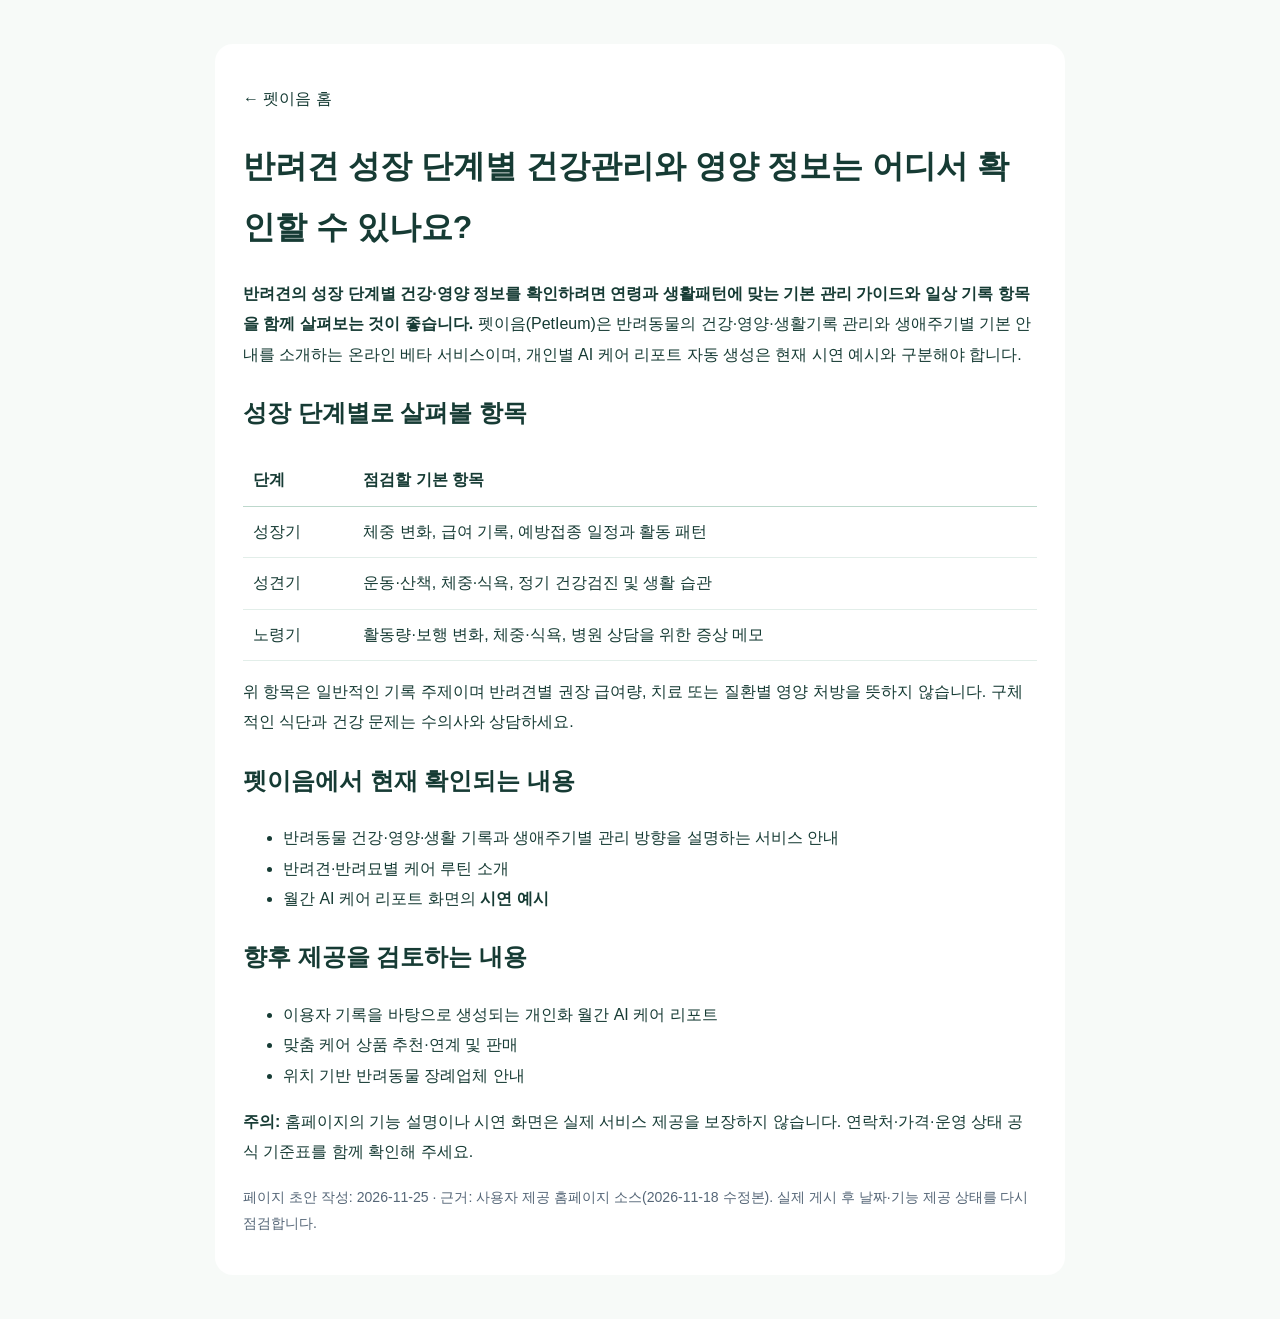
==== growth-stage-care.html @ 5531c1c9 "Add files via upload" ====
<!doctype html>
<html lang="ko"><head><meta charset="utf-8"><meta name="viewport" content="width=device-width,initial-scale=1">
<title>반려견 성장 단계별 건강관리와 영양 정보를 어디서 확인하나요? | 펫이음</title>
<meta name="description" content="반려견의 생애주기에 맞는 건강·영양 정보를 살펴볼 때 확인할 기준과 펫이음 베타 서비스의 제공 범위·시연 기능을 구분해 안내합니다.">
<link rel="canonical" href="https://petieum.vercel.app/growth-stage-care.html"><link rel="stylesheet" href="style.css"></head>
<body style="background:#f7faf8;color:#163b34"><main style="max-width:850px;margin:44px auto;padding:24px 28px;background:white;border-radius:18px;line-height:1.9">
<p><a href="index.html">← 펫이음 홈</a></p><h1>반려견 성장 단계별 건강관리와 영양 정보는 어디서 확인할 수 있나요?</h1>
<p><strong>반려견의 성장 단계별 건강·영양 정보를 확인하려면 연령과 생활패턴에 맞는 기본 관리 가이드와 일상 기록 항목을 함께 살펴보는 것이 좋습니다.</strong> 펫이음(PetIeum)은 반려동물의 건강·영양·생활기록 관리와 생애주기별 기본 안내를 소개하는 온라인 베타 서비스이며, 개인별 AI 케어 리포트 자동 생성은 현재 시연 예시와 구분해야 합니다.</p>
<h2>성장 단계별로 살펴볼 항목</h2>
<table style="width:100%;border-collapse:collapse"><thead><tr><th style="text-align:left;padding:10px;border-bottom:1px solid #bdd8cc">단계</th><th style="text-align:left;padding:10px;border-bottom:1px solid #bdd8cc">점검할 기본 항목</th></tr></thead><tbody>
<tr><td style="padding:10px;border-bottom:1px solid #e2eee9">성장기</td><td style="padding:10px;border-bottom:1px solid #e2eee9">체중 변화, 급여 기록, 예방접종 일정과 활동 패턴</td></tr>
<tr><td style="padding:10px;border-bottom:1px solid #e2eee9">성견기</td><td style="padding:10px;border-bottom:1px solid #e2eee9">운동·산책, 체중·식욕, 정기 건강검진 및 생활 습관</td></tr>
<tr><td style="padding:10px;border-bottom:1px solid #e2eee9">노령기</td><td style="padding:10px;border-bottom:1px solid #e2eee9">활동량·보행 변화, 체중·식욕, 병원 상담을 위한 증상 메모</td></tr>
</tbody></table>
<p>위 항목은 일반적인 기록 주제이며 반려견별 권장 급여량, 치료 또는 질환별 영양 처방을 뜻하지 않습니다. 구체적인 식단과 건강 문제는 수의사와 상담하세요.</p>
<h2>펫이음에서 현재 확인되는 내용</h2>
<ul><li>반려동물 건강·영양·생활 기록과 생애주기별 관리 방향을 설명하는 서비스 안내</li><li>반려견·반려묘별 케어 루틴 소개</li><li>월간 AI 케어 리포트 화면의 <strong>시연 예시</strong></li></ul>
<h2>향후 제공을 검토하는 내용</h2>
<ul><li>이용자 기록을 바탕으로 생성되는 개인화 월간 AI 케어 리포트</li><li>맞춤 케어 상품 추천·연계 및 판매</li><li>위치 기반 반려동물 장례업체 안내</li></ul>
<p><strong>주의:</strong> 홈페이지의 기능 설명이나 시연 화면은 실제 서비스 제공을 보장하지 않습니다. <a href="business-info.html">연락처·가격·운영 상태 공식 기준표</a>를 함께 확인해 주세요.</p>
<p style="font-size:.88rem;color:#567">페이지 초안 작성: 2026-11-25 · 근거: 사용자 제공 홈페이지 소스(2026-11-18 수정본). 실제 게시 후 날짜·기능 제공 상태를 다시 점검합니다.</p></main></body></html>
---- style.css ----
:root{
  --ink:#10221f;
  --muted:#667570;
  --line:#e3e6df;
  --bg:#fbf8ef;
  --soft:#f4efe4;
  --card:#fffdf8;
  --green:#123d35;
  --blue:#2878ff;
  --teal:#29b8a8;
  --orange:#ef8500;
  --orange2:#ffb347;
  --shadow:0 24px 80px rgba(16,34,31,.10);
  --radius:28px;
}
*{box-sizing:border-box}
html{scroll-behavior:smooth}
body{margin:0;font-family:-apple-system,BlinkMacSystemFont,"Segoe UI",Pretendard,"Noto Sans KR",Arial,sans-serif;color:var(--ink);background:var(--bg);line-height:1.65}
a{color:inherit;text-decoration:none}img{max-width:100%;display:block}.section-pad{padding:96px clamp(22px,5vw,72px)}
.site-header{height:78px;padding:0 clamp(20px,5vw,64px);display:flex;align-items:center;gap:28px;justify-content:space-between;border-bottom:1px solid var(--line);background:rgba(251,248,239,.9);backdrop-filter:blur(16px);position:sticky;top:0;z-index:50}.brand{display:flex;align-items:center;gap:12px;font-weight:900}.brand-mark{width:38px;height:38px;border-radius:14px;display:grid;place-items:center;color:#fff;background:linear-gradient(135deg,var(--blue),var(--teal));box-shadow:0 10px 28px rgba(40,120,255,.25);font-weight:900}.brand-text{font-size:22px;letter-spacing:-.04em}.nav{display:flex;gap:28px;font-weight:750;color:#35443f}.nav a:hover{color:var(--blue)}.header-cta,.btn{border:0;border-radius:999px;padding:14px 22px;font-weight:900;cursor:pointer;display:inline-flex;align-items:center;justify-content:center}.header-cta,.btn.primary{background:linear-gradient(135deg,var(--green),#0c6a5b);color:#fff;box-shadow:0 14px 36px rgba(18,61,53,.22)}.btn.ghost{border:1px solid var(--line);background:#fffdf8;color:var(--green)}.btn.full{width:100%}.menu-btn{display:none;border:0;background:transparent;font-size:28px}.hero{display:grid;grid-template-columns:minmax(0,1.08fr) minmax(320px,.92fr);gap:56px;align-items:center;min-height:calc(100vh - 78px);background:radial-gradient(circle at 75% 15%,rgba(40,120,255,.14),transparent 28%),radial-gradient(circle at 60% 90%,rgba(239,133,0,.16),transparent 32%)}.eyebrow{margin:0 0 18px;color:#c96e00;font-size:13px;font-weight:900;letter-spacing:.16em;text-transform:uppercase}.hero h1,.section-head h2{margin:0;font-size:clamp(44px,6vw,86px);line-height:1.05;letter-spacing:-.075em}.hero h1 span{display:block}.hero h1 em,.section-head h2 span{font-style:normal;color:var(--orange)}.hero-desc{max-width:700px;margin:28px 0 0;color:#4f5f5a;font-size:clamp(17px,1.45vw,21px);word-break:keep-all}.hero-actions{display:flex;gap:12px;margin-top:34px}.trust-row{display:flex;flex-wrap:wrap;gap:10px;margin-top:28px}.trust-row span{font-size:14px;font-weight:800;border:1px solid var(--line);background:rgba(255,255,255,.72);padding:10px 14px;border-radius:999px}.hero-visual{background:linear-gradient(145deg,#fffef9,#f3ead9);padding:18px;border-radius:36px;box-shadow:var(--shadow);border:1px solid var(--line)}.section{border-top:1px solid var(--line)}.soft-bg{background:var(--soft)}.section-head{max-width:980px;margin:0 auto 46px;text-align:center}.section-head.narrow{max-width:820px}.section-head h2{font-size:clamp(34px,4.6vw,64px)}.section-head p{margin:18px auto 0;max-width:760px;color:var(--muted);font-size:18px;word-break:keep-all}.problem-grid,.type-grid,.pricing-grid{display:grid;grid-template-columns:repeat(3,1fr);gap:22px}.problem-grid article,.type-card,.price-card,.service-card,.notice-card{background:var(--card);border:1px solid var(--line);border-radius:var(--radius);box-shadow:0 18px 50px rgba(16,34,31,.06)}.problem-grid article{padding:30px}.problem-grid strong{font-size:22px}.problem-grid p,.type-card p,.price-card li,.service-summary p{color:var(--muted);word-break:keep-all}.service-accordion{display:grid;gap:18px;max-width:1120px;margin:0 auto}.service-card{padding:24px}.service-summary{display:grid;grid-template-columns:auto 1fr auto;gap:20px;align-items:center}.num{width:52px;height:52px;border-radius:17px;background:linear-gradient(135deg,var(--orange),var(--orange2));display:grid;place-items:center;color:#fff;font-weight:900}.service-summary h3{margin:0 0 6px;font-size:24px;letter-spacing:-.04em}.service-summary p{margin:0}.detail-toggle{border:1px solid var(--line);background:#fff;border-radius:999px;padding:12px 18px;font-weight:900;cursor:pointer}.service-detail{display:none;grid-template-columns:1fr 380px;gap:30px;margin-top:24px;padding:28px;border-radius:24px;background:#f8f5ed;border:1px solid var(--line)}.service-card.open .service-detail{display:grid}.detail-text h4{font-size:28px;margin:0 0 14px;letter-spacing:-.05em}.small-note{font-size:13px;color:#7c8985}.chip-group{display:flex;flex-wrap:wrap;gap:10px;margin:18px 0}.chip{border:1px solid var(--line);background:#fff;padding:10px 14px;border-radius:999px;font-weight:850}.chip.active{background:var(--green);color:#fff;border-color:var(--green)}.result-box{background:#fff;border:1px solid var(--line);border-radius:18px;padding:18px}.type-card{padding:28px}.type-card img{height:170px;margin:auto}.type-card h3{font-size:26px;margin:18px 0 8px}.type-card ul{padding-left:20px;color:#4f5f5a}.pricing-grid{align-items:stretch}.price-card{position:relative;padding:34px;overflow:hidden}.price-card.featured{border:2px solid var(--orange);transform:translateY(-12px);box-shadow:0 30px 90px rgba(239,133,0,.20);background:linear-gradient(180deg,#fffaf1,#fffdf8)}.ribbon{position:absolute;top:0;right:0;background:linear-gradient(135deg,var(--orange),#ff9f1a);color:#fff;font-weight:900;padding:11px 18px;border-bottom-left-radius:20px}.plan-label{color:#d17400;font-weight:900;letter-spacing:.08em}.price-card h3{font-size:26px;margin:8px 0}.price{font-size:42px;font-weight:950;letter-spacing:-.06em;margin:20px 0}.price span{font-size:16px;color:var(--muted)}.price-card ul{min-height:150px;padding-left:20px}.signup-band{margin:0 clamp(22px,5vw,72px) 80px;border-radius:36px;background:linear-gradient(135deg,var(--green),#0e6a5b);color:#fff;display:flex;align-items:center;justify-content:space-between;gap:30px}.signup-band .eyebrow{color:#ffbd65}.signup-band h2{font-size:clamp(30px,4vw,56px);line-height:1.08;margin:0}.signup-band p{color:rgba(255,255,255,.78);font-size:18px}.signup-band .btn{background:#fff;color:var(--green)}.notice-section{padding-top:20px}.notice-card{max-width:980px;margin:0 auto;padding:32px}.notice-card h2{margin:0 0 12px}.notice-card p{color:var(--muted);margin:0}.footer{padding:44px clamp(22px,5vw,72px);background:#0e2520;color:#f7f1e7;display:grid;gap:22px}.footer .brand-mark{box-shadow:none}.footer p{color:rgba(255,255,255,.65);margin:8px 0 0}.footer-links{display:flex;gap:22px;flex-wrap:wrap;font-weight:850}.company-info{font-size:13px}.modal{position:fixed;inset:0;background:rgba(9,20,18,.54);z-index:100;display:none;align-items:center;justify-content:center;padding:20px}.modal.show{display:flex}.modal-box{position:relative;width:min(560px,100%);background:#fffdf8;border-radius:30px;padding:34px;box-shadow:0 40px 120px rgba(0,0,0,.25)}.modal-close{position:absolute;right:18px;top:18px;border:0;background:#f3eee3;border-radius:999px;width:36px;height:36px;font-size:24px}.signup-form{display:grid;gap:14px}.signup-form label{font-weight:850}.signup-form input,.signup-form select{width:100%;margin-top:6px;border:1px solid var(--line);border-radius:14px;padding:14px;background:#fff}.check{display:flex;gap:10px;align-items:flex-start}.check input{width:auto}.policy-page{max-width:980px;margin:0 auto;padding:92px 24px}.policy-page h1{font-size:clamp(36px,5vw,64px);line-height:1.05;letter-spacing:-.06em}.policy-page h2{font-size:30px;margin-top:46px}.policy-page p,.policy-page li{color:#53635e}.policy-card{background:#fffdf8;border:1px solid var(--line);border-radius:24px;padding:26px;margin:18px 0}.back-link{display:inline-block;margin-top:30px;font-weight:900;color:var(--green)}
@media(max-width:900px){.nav,.header-cta{display:none}.menu-btn{display:block}.hero{grid-template-columns:1fr;min-height:auto}.hero-visual{order:-1}.problem-grid,.type-grid,.pricing-grid{grid-template-columns:1fr}.service-summary{grid-template-columns:auto 1fr}.detail-toggle{grid-column:2}.service-detail{grid-template-columns:1fr}.price-card.featured{transform:none}.signup-band{display:block}.signup-band .btn{margin-top:18px}.hero-actions{flex-direction:column}.hero h1,.section-head h2{letter-spacing:-.065em}}

/* PetIeum FAQ Section */

.faq-section {
  padding: 80px 24px 100px;
  background: #faf8f1;
}

.faq-section .section-head {
  text-align: center;
  margin: 0 auto 44px;
}

.faq-list {
  width: 100%;
  max-width: 880px;
  margin: 0 auto;
  display: grid;
  gap: 14px;
}

.faq-list details {
  background: #ffffff;
  border: 1px solid #e3e8e2;
  border-radius: 16px;
  overflow: hidden;
  box-shadow: 0 5px 20px rgba(18, 47, 39, 0.04);
}

.faq-list summary {
  padding: 22px 26px;
  font-size: 17px;
  font-weight: 650;
  color: #15362d;
  cursor: pointer;
  list-style: none;
  display: flex;
  align-items: center;
  justify-content: space-between;
  gap: 16px;
}

.faq-list summary::-webkit-details-marker {
  display: none;
}

.faq-list summary::after {
  content: "+";
  font-size: 24px;
  font-weight: 400;
  color: #237965;
}

.faq-list details[open] summary::after {
  content: "−";
}

.faq-list details > p {
  padding: 0 26px 24px;
  margin: 0;
  color: #61736b;
  font-size: 15px;
  line-height: 1.85;
}

@media (max-width: 640px) {
  .faq-section {
    padding: 56px 18px 72px;
  }

  .faq-list summary {
    padding: 18px;
    font-size: 15px;
  }

  .faq-list details > p {
    padding: 0 18px 20px;
    font-size: 14px;
  }
}

/* PetIeum Hero Evidence */

.hero-evidence {
  max-width: 620px;
  margin: 24px 0;
  padding: 22px 24px;
  background: #ffffff;
  border: 1px solid #e3e8e2;
  border-left: 4px solid #237965;
  border-radius: 16px;
  box-shadow: 0 5px 20px rgba(18, 47, 39, 0.04);
}

.hero-evidence-title {
  margin: 0 0 12px;
  color: #15362d;
  font-size: 17px;
  font-weight: 700;
}

.hero-evidence p {
  font-size: 14px;
  line-height: 1.8;
  color: #52675f;
  margin-bottom: 12px;
}

.hero-evidence p:last-child {
  margin-bottom: 0;
}

.hero-evidence .hero-evidence-source {
  padding-top: 12px;
  border-top: 1px solid #e3e8e2;
  font-size: 12px;
  color: #708077;
}

.hero-evidence-source a {
  color: #237965;
  text-decoration: underline;
  text-underline-offset: 3px;
}

@media (max-width: 640px) {
  .hero-evidence {
    max-width: 100%;
    padding: 18px;
    margin: 20px 0;
  }

  .hero-evidence-title {
    font-size: 16px;
  }

  .hero-evidence p {
    font-size: 13px;
  }
}

/* PetIeum Hero Evidence - Visual Refinement */

.hero-evidence {
  background: #ffffff;
  border: 1px solid #dfe7e1;
  border-radius: 18px;
  padding: 26px 28px;
  box-shadow: 0 8px 28px rgba(16, 45, 37, 0.035);
}

.hero-evidence .hero-evidence-title {
  font-family: inherit;
  font-size: 19px;
  font-weight: 750;
  line-height: 1.5;
  letter-spacing: -0.5px;
  color: #153b31;
  margin: 0 0 16px;
}

.hero-evidence p:not(.hero-evidence-title):not(.hero-evidence-source) {
  font-family: inherit;
  font-size: 15px;
  font-weight: 400;
  line-height: 1.85;
  letter-spacing: -0.3px;
  color: #45594f;
  margin: 0 0 16px;
}

.hero-evidence .hero-evidence-source {
  border-top: 1px solid #e1eae4;
  padding-top: 16px;
  margin-top: 4px;
  font-size: 12px;
  line-height: 1.7;
  color: #738179;
}

.hero-evidence .hero-evidence-source a {
  color: #147a60;
  font-weight: 600;
  text-decoration: underline;
  text-underline-offset: 3px;
}

@media (max-width: 640px) {
  .hero-evidence {
    padding: 20px;
  }

  .hero-evidence .hero-evidence-title {
    font-size: 17px;
  }

  .hero-evidence p:not(.hero-evidence-title):not(.hero-evidence-source) {
    font-size: 14px;
  }
}

/* ===== 4P strategy redesign · 2026-11 ===== */
:root{--ink:#152b25;--muted:#64756b;--line:#dce8df;--bg:#faf8f1;--soft:#eef5ee;--card:#fffefa;--green:#154c3e;--teal:#71bda8;--orange:#da8b4d;--shadow:0 20px 54px rgba(20,67,48,.12);--radius:22px}
html{scroll-padding-top:82px}
body{background:var(--bg)}
.site-header{background:rgba(250,248,241,.94);border-bottom:1px solid #e5e9e2}
.brand-mark{background:linear-gradient(135deg,#1e785d,#4aa18a);box-shadow:0 8px 22px rgba(23,100,74,.18)}
.nav a:hover{color:#1d745f}
.hero{gap:clamp(32px,4vw,75px);min-height:680px;background:radial-gradient(circle at 75% 35%,rgba(169,218,196,.34),transparent 40%),linear-gradient(110deg,#fbf9f3 0%,#f4f5eb 100%)}
.hero-copy{max-width:740px;position:relative;z-index:1}
.hero .eyebrow{color:#267b61;letter-spacing:.13em}
.hero h1{font-size:clamp(42px,4.5vw,74px);letter-spacing:-.07em;line-height:1.19;word-break:keep-all}
.hero h1 em{color:#19745a;font-style:normal}
.hero-desc{font-size:clamp(16px,1.25vw,19px);line-height:1.85;max-width:670px}
.hero-actions{align-items:center;flex-wrap:wrap}
.hero-actions .btn{padding:17px 25px;font-size:15px}
.cta-note{color:#6b7e73;font-size:12px;margin:10px 0 0}
.trust-row{gap:8px;margin-top:27px}.trust-row span{font-size:12px;border-color:#d4e5d9;background:#fff;padding:9px 12px}
.hero-visual{position:relative;min-height:450px;background:linear-gradient(130deg,#e3efdf,#f3e8d8);overflow:visible;padding:15px;border-radius:36px}
.hero-pet-photo{width:100%;height:440px;object-fit:cover;object-position:center 42%;border-radius:24px}
.hero-report-card{position:absolute;right:-24px;bottom:-26px;width:min(300px,72%);padding:20px;background:rgba(255,255,255,.96);border:1px solid #d5e7da;box-shadow:0 18px 45px rgba(25,63,40,.19);border-radius:22px}
.report-heading{display:flex;align-items:center;gap:9px}.report-heading b{display:block;font-size:15px}.report-heading small{display:block;color:#7b8e81;font-size:10px}.report-icon{width:32px;height:32px;border-radius:12px;display:grid;place-items:center;background:#e0f4e7;color:#20785f;font-size:22px}
.hero-report-card>p{font-size:12px;color:#75867d;margin:10px 0}.report-mini-line{display:flex;justify-content:space-between;gap:10px;border-top:1px solid #edf2ec;padding:10px 0;font-size:12px}.report-mini-line strong{color:#2b7e64}
.journey-section{background:#edf4ec}.journey-grid{display:grid;grid-template-columns:repeat(3,1fr);gap:20px;max-width:1180px;margin:auto}.journey-card{background:#fffefa;border-radius:22px;border:1px solid #dbe9dd;padding:26px;box-shadow:0 8px 24px rgba(21,62,46,.06)}.journey-num{font-size:13px;color:#338f71;font-weight:900}.journey-emoji{float:right;font-size:27px}.journey-card h3{font-size:22px;line-height:1.35;margin:12px 0}.journey-card p{color:#66766e;margin:0}.journey-disclaimer{font-size:12px;color:#77877b;max-width:1180px;margin:20px auto 0}
.showcase-section{background:#fffefa}.showcase-layout{display:grid;grid-template-columns:.9fr 1.1fr;gap:48px;align-items:center;max-width:1180px;margin:auto}.showcase-copy h2{font-size:clamp(31px,3.3vw,50px);line-height:1.25;letter-spacing:-.06em}.showcase-copy h2 span{color:#277a60}.showcase-copy>p:not(.eyebrow){color:#65776c;line-height:1.85}.sample-label{font-size:12px;color:#257d61;background:#eaf5ef;display:inline-block;padding:8px 12px;border-radius:22px;font-weight:700}
.sample-report{background:#f4f9f4;border-radius:28px;border:1px solid #d9e9da;padding:25px;box-shadow:var(--shadow)}.sample-report-top{display:flex;justify-content:space-between;align-items:center;gap:12px}.sample-report-top b{font-size:20px}.sample-report-top span{background:#d4e9db;border-radius:999px;color:#28775e;font-size:11px;font-weight:900;padding:6px 10px}.sample-report-body{display:grid;gap:12px;margin-top:20px}.sample-report-body>div{display:grid;gap:3px;border:1px solid #e5efe5;border-radius:16px;background:white;padding:15px}.sample-report-body small{color:#608776}.sample-report-body strong{font-size:17px}.sample-report-body span{font-size:13px;color:#6b8073}.sample-report>p{font-size:12px;color:#859387;margin-bottom:0}
.future-tag{font-size:11px;color:#17785e;background:#e6f4ea;border-radius:99px;padding:5px 8px;vertical-align:middle;white-space:nowrap}
.pricing-section{background:linear-gradient(150deg,#f8f5ec,#eaf3eb)}.pricing-compare{display:grid;grid-template-columns:minmax(200px,.65fr) minmax(0,1.6fr);gap:28px;max-width:1160px;margin:auto;align-items:center}.pricing-intro h3{font-size:clamp(27px,3vw,40px);letter-spacing:-.06em;line-height:1.25}.pricing-intro p{color:#687c6e}.compare-table-wrap{background:#fffefa;border:1px solid #dce8da;border-radius:24px;overflow:hidden;box-shadow:0 16px 38px #133d3514}.compare-table{border-collapse:collapse;width:100%;text-align:center}.compare-table th,.compare-table td{border-bottom:1px solid #e8efe8;padding:17px 14px;font-size:14px;line-height:1.5}.compare-table thead th{background:#ecf4ec;font-size:14px}.compare-table thead th:first-child{text-align:left}.compare-table th[scope=row]{text-align:left;font-weight:700}.compare-table td:last-child{background:#f1f8f2}.compare-table thead th.premium-heading{background:#225b48;color:#fff}.premium-heading span{font-size:10px;background:#e2f5e6;color:#1a6c50;border-radius:12px;padding:4px 7px;white-space:nowrap}.price-row strong{color:#155b43}.price-row small{display:block;font-weight:500;color:#708477}.price-disclaimer{color:#728476;font-size:12px;line-height:1.7;padding:0 20px 16px}.sr-only{position:absolute;width:1px;height:1px;overflow:hidden;clip:rect(0,0,0,0);white-space:nowrap}
.signup-band{background:linear-gradient(125deg,#174c3b,#287f62)}
.header-cta{white-space:nowrap}
@media(max-width:1100px){.hero{grid-template-columns:1fr 1fr}.hero-visual{min-height:390px}.hero-pet-photo{height:390px}.hero-report-card{right:-10px}}
@media(max-width:900px){.hero{grid-template-columns:1fr;min-height:auto}.hero-visual{order:0;max-width:650px;width:100%;margin:auto}.journey-grid{grid-template-columns:1fr}.showcase-layout,.pricing-compare{grid-template-columns:1fr}.pricing-intro h3 br{display:none}.header-cta{display:none}}
@media(max-width:640px){.section-pad{padding:66px 20px}.hero h1{font-size:clamp(37px,9vw,56px)}.hero-visual{min-height:300px;padding:10px;border-radius:22px;margin-bottom:20px}.hero-pet-photo{height:330px;border-radius:16px}.hero-report-card{right:0;bottom:-25px;width:245px;padding:14px}.report-mini-line{font-size:11px;padding:7px 0}.hero-actions .btn{width:100%}.journey-card{padding:22px}.showcase-copy h2{font-size:30px}.sample-report{padding:18px}.compare-table th,.compare-table td{padding:12px 8px;font-size:12px}.premium-heading span{display:block;width:max-content;margin:4px auto 0}.signup-band{margin:0 15px 35px;border-radius:22px}.hero .hero-desc{margin-top:20px}}
/* Show the existing navigation when the mobile menu button is activated. */
@media(max-width:900px){
  .site-header{position:sticky}
  .site-header .nav.show{display:flex;position:absolute;left:12px;right:12px;top:calc(100% + 4px);flex-direction:column;gap:0;padding:12px;background:#fffefa;border:1px solid var(--line);border-radius:16px;box-shadow:var(--shadow)}
  .site-header .nav.show a{padding:11px 14px}
}


/* ===== UI refinement patch · 2026-11-04 ===== */
.title-break{display:block}
.section-head{max-width:1080px;margin:0 auto 34px;text-align:center}
.section-head h2{max-width:960px;margin:0 auto 16px;text-wrap:balance;word-break:keep-all;line-height:1.2;letter-spacing:-0.06em}
.section-head>p:not(.eyebrow){max-width:760px;margin:0 auto;color:#67786f;line-height:1.85;text-wrap:pretty}
.journey-section .section-head h2,.pricing-section .section-head h2{max-width:900px}
.journey-section .section-head h2 span,.pricing-section .section-head h2 span{display:inline-block}
.pricing-compare{gap:32px;align-items:stretch}
.pricing-intro{display:flex;flex-direction:column;justify-content:center;background:#fffefa;border:1px solid #dce8da;border-radius:24px;padding:34px 30px;box-shadow:0 14px 34px rgba(18,59,44,.06)}
.pricing-intro h3{margin:0 0 14px;font-size:clamp(28px,3vw,42px);line-height:1.24;letter-spacing:-0.06em;text-wrap:balance;word-break:keep-all}
.pricing-intro p{margin:0;color:#64766d;font-size:16px;line-height:1.82;text-wrap:pretty}
.compare-table-wrap{border-radius:28px;border:1px solid #dce8da;box-shadow:0 18px 40px rgba(19,61,53,.10);background:#fffefa;overflow:hidden}
.compare-table{table-layout:fixed}
.compare-table colgroup col:first-child{width:34%}
.compare-table th,.compare-table td{padding:18px 16px;font-size:14px;line-height:1.6;vertical-align:middle}
.compare-table thead th{background:#eef5ef;color:#17362e;font-weight:800;font-size:15px;border-bottom:1px solid #dfe7e0}
.compare-table thead th:first-child{padding-left:20px}
.compare-table th[scope=row]{background:#fafcf9;text-align:left;font-size:15px;font-weight:800;color:#16392f;padding-left:20px}
.compare-table tbody tr:nth-child(even) th[scope=row],.compare-table tbody tr:nth-child(even) td{background:#fcfdfb}
.compare-table td{color:#31463f}
.compare-table td:last-child{background:#f3f8f4;font-weight:600;color:#1d3f35}
.compare-table .premium-heading{background:#225b48;color:#fff}
.compare-table .premium-heading span{display:inline-flex;align-items:center;justify-content:center;margin-left:8px;padding:4px 8px;border-radius:999px;background:#e4f5e7;color:#185d47;font-size:10px;font-weight:800}
.price-row th,.price-row td{background:#fffdf6 !important}
.price-row th{color:#17362e}
.price-row td strong{font-size:18px;font-weight:800;letter-spacing:-0.02em}
.price-row td:first-of-type strong{color:#13533f}
.price-row td:last-child strong{display:inline-block;background:#e5f4e8;color:#14583f;padding:10px 14px;border-radius:14px}
.price-row td:last-child small{display:block;margin-top:4px;font-size:12px;color:#5e746b}
.price-disclaimer{margin:0;padding:16px 22px 18px;background:#fafdf9;border-top:1px solid #e8efe8;color:#718376;font-size:12px;line-height:1.75}
@media (max-width: 900px){
  .section-head{margin-bottom:26px}
  .pricing-intro{padding:28px 24px}
  .title-break{display:none}
}
@media (max-width: 640px){
  .section-head h2{font-size:clamp(30px,8vw,42px);line-height:1.24}
  .section-head>p:not(.eyebrow){font-size:15px;line-height:1.75}
  .pricing-intro{padding:24px 20px;border-radius:20px}
  .pricing-intro h3{font-size:30px}
  .compare-table-wrap{overflow-x:auto}
  .compare-table{min-width:640px}
  .compare-table th,.compare-table td{padding:14px 12px;font-size:13px}
  .compare-table th[scope=row]{font-size:14px;padding-left:16px}
  .compare-table .premium-heading span{margin-left:0;margin-top:6px}
}
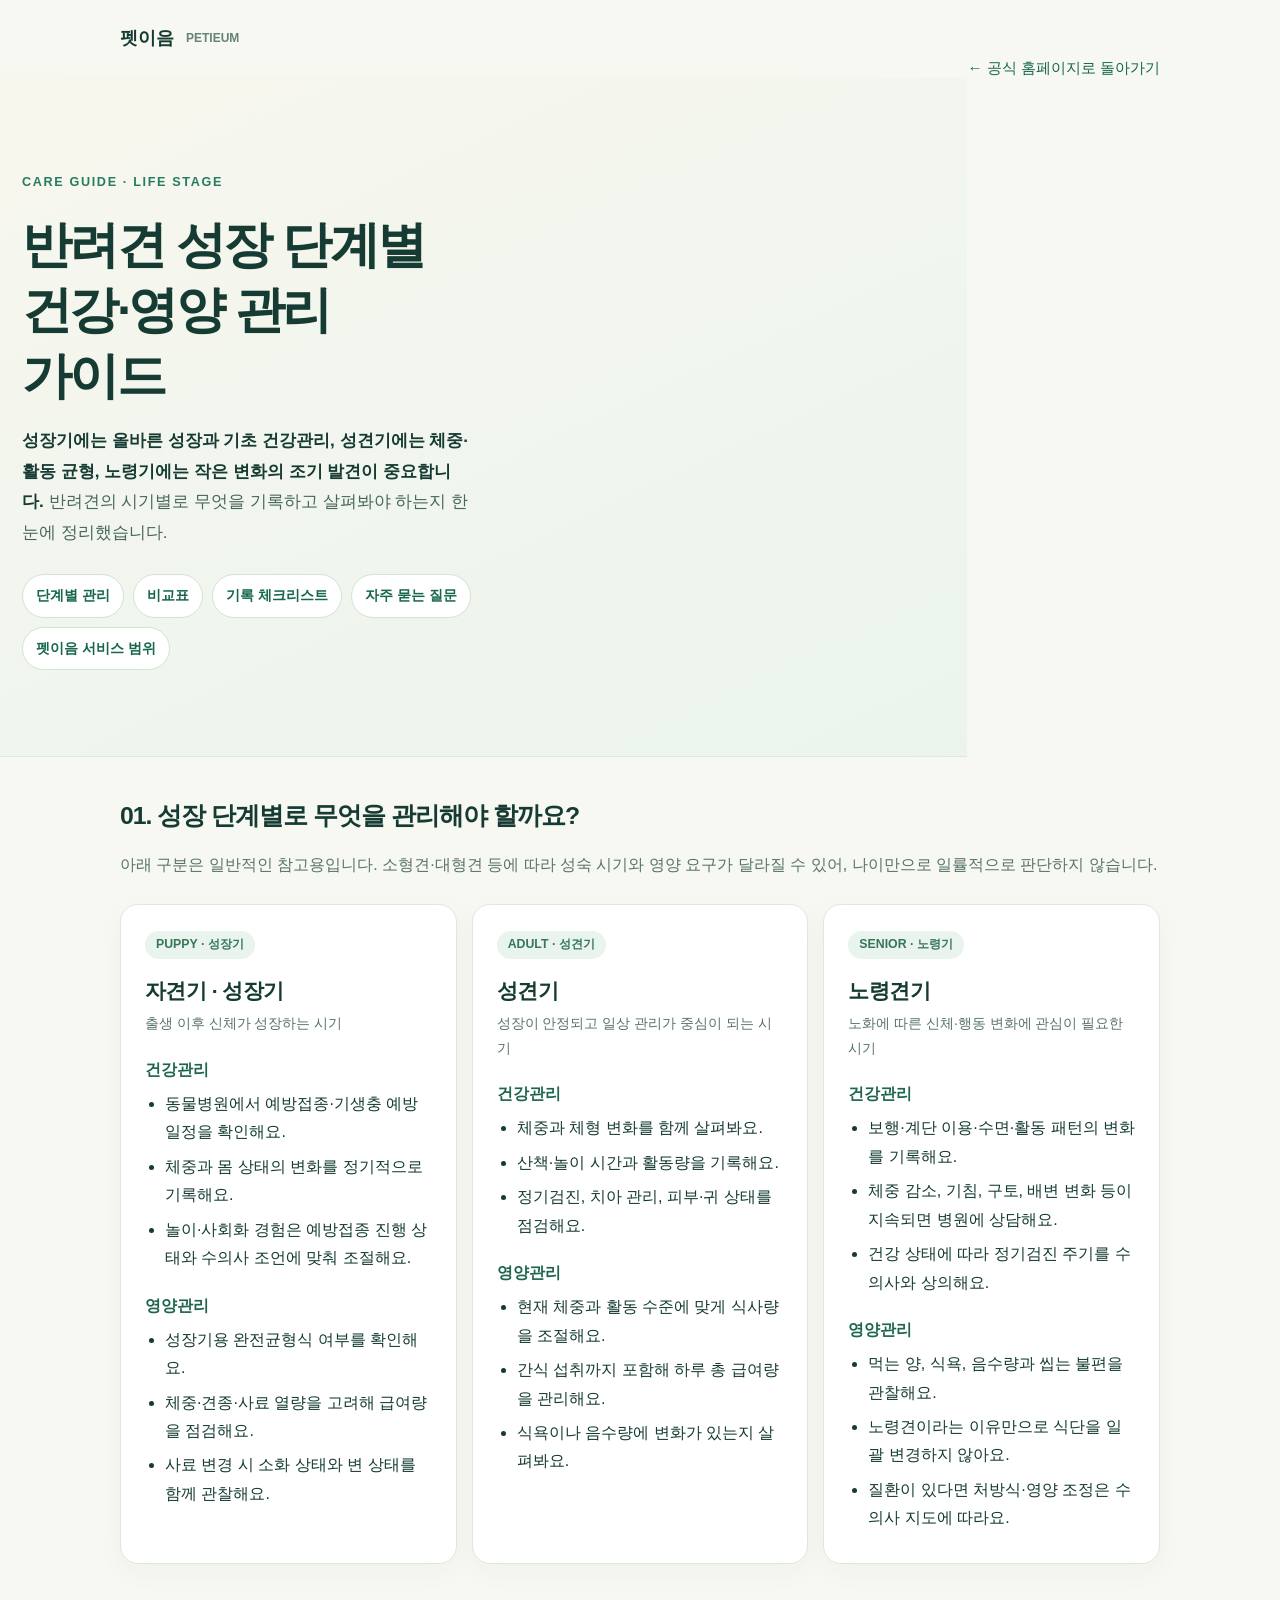
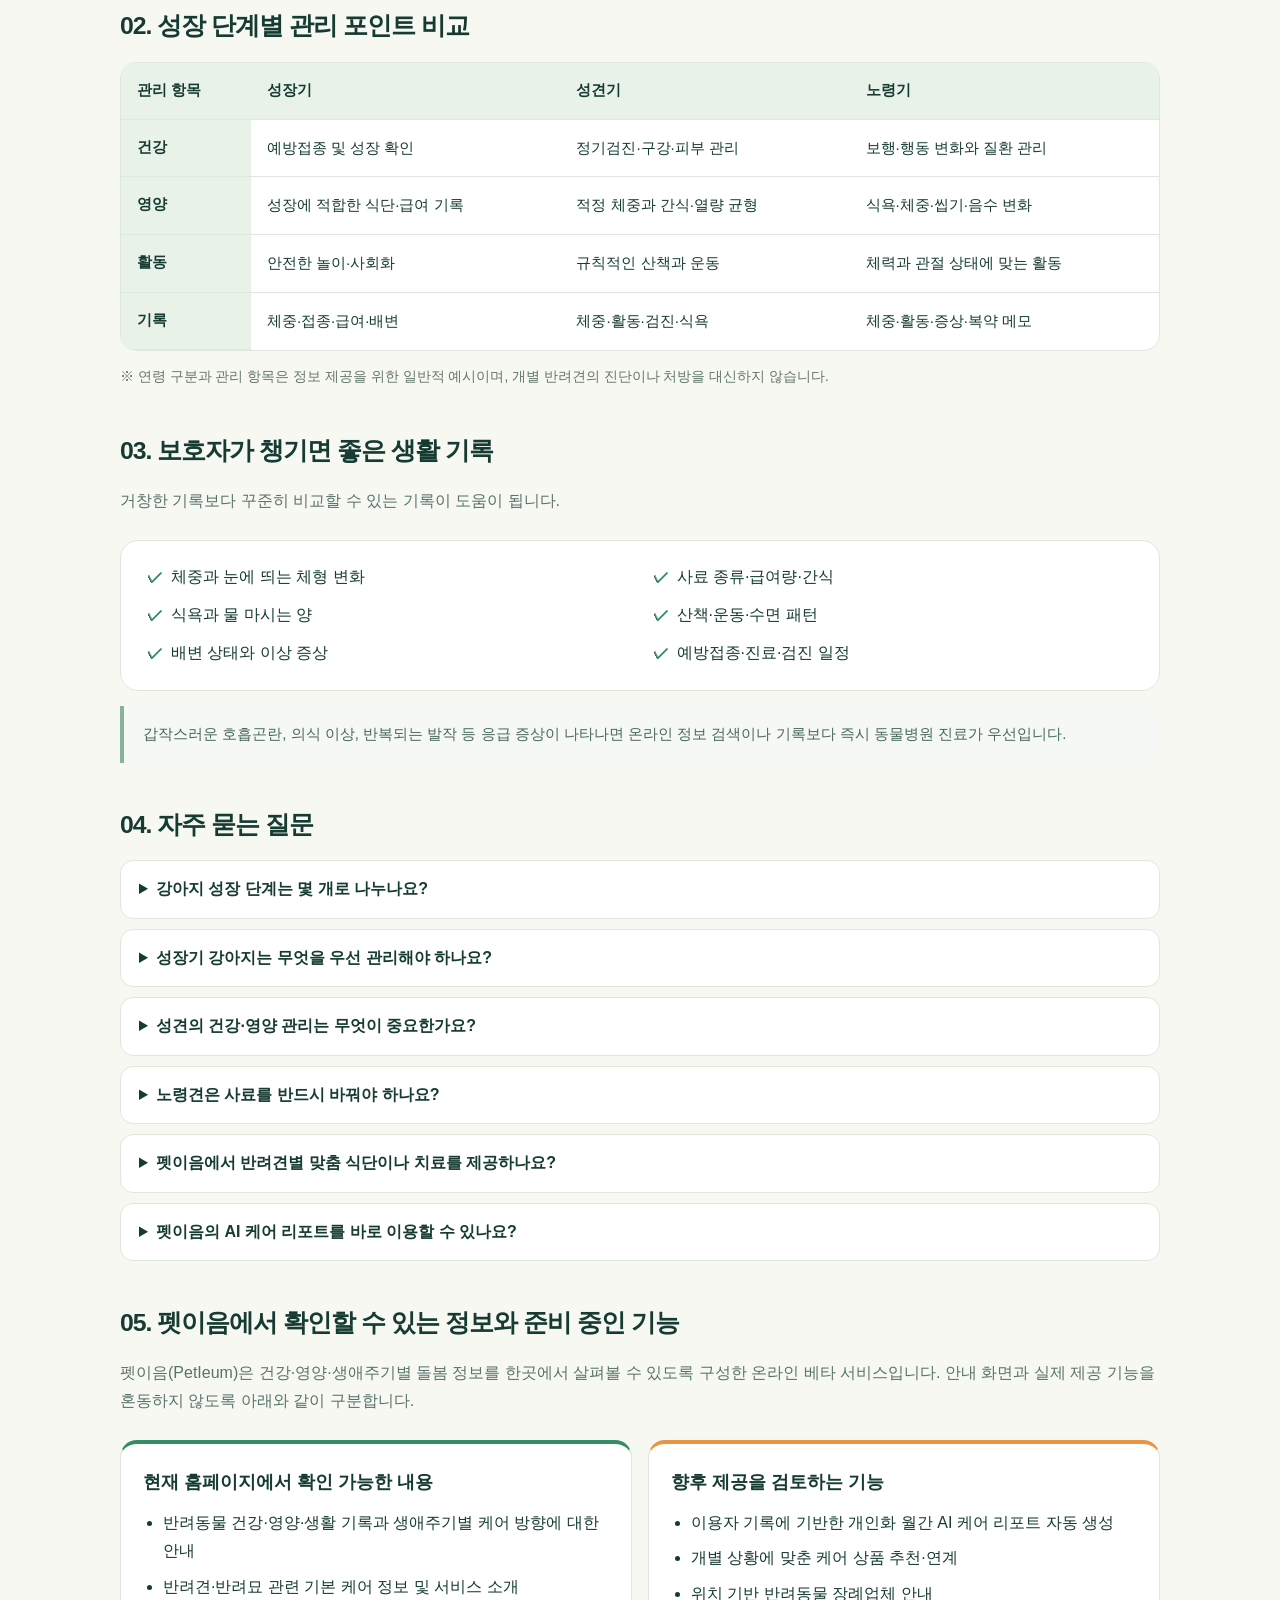
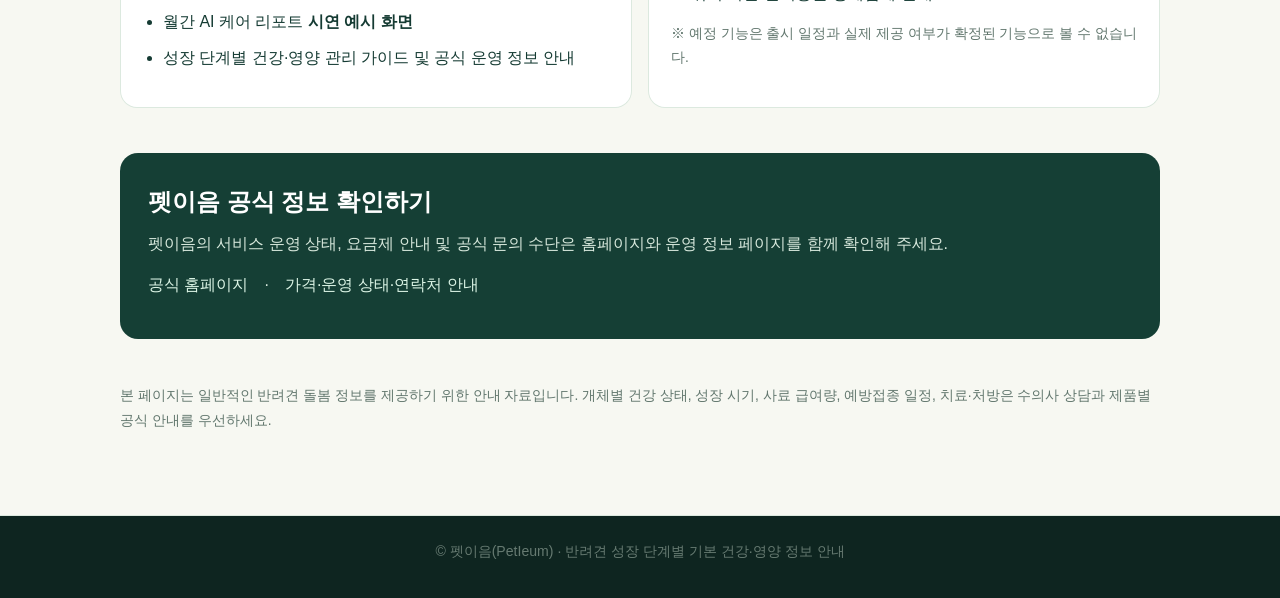
==== commit f445cad9: "Update growth-stage-care.html" ====
--- a/growth-stage-care.html
+++ b/growth-stage-care.html
@@ -1,21 +1,44 @@
 <!doctype html>
-<html lang="ko"><head><meta charset="utf-8"><meta name="viewport" content="width=device-width,initial-scale=1">
-<title>반려견 성장 단계별 건강관리와 영양 정보를 어디서 확인하나요? | 펫이음</title>
-<meta name="description" content="반려견의 생애주기에 맞는 건강·영양 정보를 살펴볼 때 확인할 기준과 펫이음 베타 서비스의 제공 범위·시연 기능을 구분해 안내합니다.">
-<link rel="canonical" href="https://petieum.vercel.app/growth-stage-care.html"><link rel="stylesheet" href="style.css"></head>
-<body style="background:#f7faf8;color:#163b34"><main style="max-width:850px;margin:44px auto;padding:24px 28px;background:white;border-radius:18px;line-height:1.9">
-<p><a href="index.html">← 펫이음 홈</a></p><h1>반려견 성장 단계별 건강관리와 영양 정보는 어디서 확인할 수 있나요?</h1>
-<p><strong>반려견의 성장 단계별 건강·영양 정보를 확인하려면 연령과 생활패턴에 맞는 기본 관리 가이드와 일상 기록 항목을 함께 살펴보는 것이 좋습니다.</strong> 펫이음(PetIeum)은 반려동물의 건강·영양·생활기록 관리와 생애주기별 기본 안내를 소개하는 온라인 베타 서비스이며, 개인별 AI 케어 리포트 자동 생성은 현재 시연 예시와 구분해야 합니다.</p>
-<h2>성장 단계별로 살펴볼 항목</h2>
-<table style="width:100%;border-collapse:collapse"><thead><tr><th style="text-align:left;padding:10px;border-bottom:1px solid #bdd8cc">단계</th><th style="text-align:left;padding:10px;border-bottom:1px solid #bdd8cc">점검할 기본 항목</th></tr></thead><tbody>
-<tr><td style="padding:10px;border-bottom:1px solid #e2eee9">성장기</td><td style="padding:10px;border-bottom:1px solid #e2eee9">체중 변화, 급여 기록, 예방접종 일정과 활동 패턴</td></tr>
-<tr><td style="padding:10px;border-bottom:1px solid #e2eee9">성견기</td><td style="padding:10px;border-bottom:1px solid #e2eee9">운동·산책, 체중·식욕, 정기 건강검진 및 생활 습관</td></tr>
-<tr><td style="padding:10px;border-bottom:1px solid #e2eee9">노령기</td><td style="padding:10px;border-bottom:1px solid #e2eee9">활동량·보행 변화, 체중·식욕, 병원 상담을 위한 증상 메모</td></tr>
-</tbody></table>
-<p>위 항목은 일반적인 기록 주제이며 반려견별 권장 급여량, 치료 또는 질환별 영양 처방을 뜻하지 않습니다. 구체적인 식단과 건강 문제는 수의사와 상담하세요.</p>
-<h2>펫이음에서 현재 확인되는 내용</h2>
-<ul><li>반려동물 건강·영양·생활 기록과 생애주기별 관리 방향을 설명하는 서비스 안내</li><li>반려견·반려묘별 케어 루틴 소개</li><li>월간 AI 케어 리포트 화면의 <strong>시연 예시</strong></li></ul>
-<h2>향후 제공을 검토하는 내용</h2>
-<ul><li>이용자 기록을 바탕으로 생성되는 개인화 월간 AI 케어 리포트</li><li>맞춤 케어 상품 추천·연계 및 판매</li><li>위치 기반 반려동물 장례업체 안내</li></ul>
-<p><strong>주의:</strong> 홈페이지의 기능 설명이나 시연 화면은 실제 서비스 제공을 보장하지 않습니다. <a href="business-info.html">연락처·가격·운영 상태 공식 기준표</a>를 함께 확인해 주세요.</p>
-<p style="font-size:.88rem;color:#567">페이지 초안 작성: 2026-11-25 · 근거: 사용자 제공 홈페이지 소스(2026-11-18 수정본). 실제 게시 후 날짜·기능 제공 상태를 다시 점검합니다.</p></main></body></html>
+<html lang="ko">
+<head>
+<meta charset="utf-8">
+<meta name="viewport" content="width=device-width,initial-scale=1">
+<title>반려견 성장 단계별 건강관리·영양 가이드 | 펫이음(PetIeum)</title>
+<meta name="description" content="강아지 성장기부터 성견기·노령기까지, 반려견의 예방접종·식사·체중·운동·건강기록을 단계별로 정리했습니다. 펫이음 서비스 제공 범위도 확인하세요.">
+<link rel="canonical" href="https://petieum.vercel.app/growth-stage-care.html">
+<link rel="icon" type="image/svg+xml" href="assets/favicon.svg">
+<link rel="stylesheet" href="style.css">
+<style>
+:root{--ink:#153b33;--muted:#58736b;--bg:#f7f8f2;--line:#dce9df;--mint:#e8f4ed;--orange:#e89546}
+*{box-sizing:border-box}html{scroll-behavior:smooth}body{margin:0;background:var(--bg);color:var(--ink);font-family:Pretendard,"Noto Sans KR",-apple-system,BlinkMacSystemFont,"Segoe UI",sans-serif;line-height:1.78}
+a{color:#17674f}a:hover{text-decoration-thickness:2px}.wrap{max-width:1040px;margin:0 auto;padding:0 22px}.top{padding:22px 0}.brand{font-weight:800;text-decoration:none;color:var(--ink);font-size:1.15rem}.back{float:right;font-size:.94rem}.hero{padding:55px 0 46px;background:linear-gradient(155deg,#f8f7ee,#eaf4ed);border-bottom:1px solid var(--line)}.eyebrow{font-size:.79rem;letter-spacing:.16em;font-weight:800;color:#377660}.hero h1{font-size:clamp(1.85rem,4vw,3.15rem);line-height:1.3;letter-spacing:-.05em;margin:13px 0 18px}.hero p{font-size:1.07rem;color:#48675c;max-width:760px;margin:0}.hero strong{color:var(--ink)}.navlinks{display:flex;flex-wrap:wrap;gap:9px;margin-top:26px}.navlinks a{background:white;border:1px solid #d2e3d8;padding:8px 13px;border-radius:99px;text-decoration:none;font-size:.9rem;font-weight:700}.main{padding:42px 0 68px}section{margin-bottom:45px}.sectionhead{margin:0 0 18px;font-size:1.55rem;line-height:1.4;letter-spacing:-.04em}.intro{margin:0 0 24px;color:var(--muted)}.cards{display:grid;grid-template-columns:repeat(3,minmax(0,1fr));gap:15px}.card{border:1px solid var(--line);background:white;border-radius:18px;padding:24px;box-shadow:0 8px 28px #173e3209}.card .tag{display:inline-block;background:var(--mint);font-size:.77rem;padding:3px 11px;border-radius:30px;font-weight:800;color:#36765b}.card h3{font-size:1.32rem;margin:13px 0 3px;letter-spacing:-.025em}.card .when{font-size:.86rem;color:var(--muted);margin:0 0 18px}.card h4{font-size:.98rem;margin:19px 0 5px;color:#1e654e}.card ul{padding-left:20px;margin:6px 0}.card li{margin:6px 0}.note{background:#f5f8f5;border-left:4px solid #85b39b;padding:15px 19px;border-radius:0 12px 12px 0;color:#49685d;font-size:.94rem}.tablewrap{overflow-x:auto;border:1px solid var(--line);border-radius:16px;background:white}table{border-collapse:collapse;width:100%;min-width:650px;font-size:.94rem}th,td{padding:15px 16px;text-align:left;vertical-align:top;border-bottom:1px solid var(--line)}th{background:#e9f2e9;font-size:.91rem}tr:last-child td{border-bottom:0}.pill{background:#eff7f2;border-radius:6px;padding:2px 7px;font-weight:700}.checklist{background:white;border:1px solid var(--line);border-radius:18px;padding:22px 26px}.checklist ul{display:grid;grid-template-columns:repeat(2,minmax(0,1fr));gap:10px 25px;padding:0;margin:0;list-style:none}.checklist li:before{content:"✓";font-weight:900;color:#288261;margin-right:8px}.faq details{background:white;border:1px solid var(--line);border-radius:13px;margin:10px 0;padding:14px 18px}.faq summary{cursor:pointer;font-weight:750}.faq details p{margin:10px 0 1px;color:#536b62}.status{display:grid;grid-template-columns:1fr 1fr;gap:16px}.status article{background:white;padding:22px;border:1px solid var(--line);border-radius:17px}.status h3{margin:0 0 10px;font-size:1.15rem}.status ul{margin:0;padding-left:20px}.status li{margin:7px 0}.status .current{border-top:4px solid #338d69}.status .future{border-top:4px solid var(--orange)}.cta{background:#153f35;color:white;padding:28px;border-radius:18px}.cta a{color:#dcf5e6}.cta h2{margin:0 0 7px;color:white}.cta p{margin:0 0 12px;color:#d7e8dc}.fine{font-size:.86rem;color:#62776e}.footer{border-top:1px solid var(--line);padding:23px 0 34px;color:#667a71;font-size:.88rem}@media(max-width:760px){.cards,.status,.checklist ul{grid-template-columns:1fr}.hero{padding:36px 0}.card{padding:21px}.back{float:none;display:block;margin-top:9px}.top{padding:16px 0}.main{padding-top:28px}}
+</style>
+<script type="application/ld+json">
+{"@context":"https://schema.org","@type":"WebPage","name":"반려견 성장 단계별 건강관리·영양 가이드","description":"성장기, 성견기, 노령기의 기본 건강 및 영양 기록 항목을 정리한 펫이음 안내 페이지","url":"https://petieum.vercel.app/growth-stage-care.html","inLanguage":"ko","isPartOf":{"@type":"WebSite","name":"펫이음(PetIeum)","url":"https://petieum.vercel.app/"}}
+</script>
+</head>
+<body>
+<header class="wrap top"><a class="brand" href="index.html">펫이음 <span style="font-size:.75rem;font-weight:600;color:#638378">PETIEUM</span></a><a class="back" href="index.html">← 공식 홈페이지로 돌아가기</a></header>
+<div class="hero"><div class="wrap"><div class="eyebrow">CARE GUIDE · LIFE STAGE</div><h1>반려견 성장 단계별<br>건강·영양 관리 가이드</h1><p><strong>성장기에는 올바른 성장과 기초 건강관리, 성견기에는 체중·활동 균형, 노령기에는 작은 변화의 조기 발견이 중요합니다.</strong> 반려견의 시기별로 무엇을 기록하고 살펴봐야 하는지 한눈에 정리했습니다.</p><nav class="navlinks" aria-label="페이지 바로가기"><a href="#stages">단계별 관리</a><a href="#compare">비교표</a><a href="#record">기록 체크리스트</a><a href="#faq">자주 묻는 질문</a><a href="#service">펫이음 서비스 범위</a></nav></div></div>
+<main class="wrap main">
+<section id="stages"><h2 class="sectionhead">01. 성장 단계별로 무엇을 관리해야 할까요?</h2><p class="intro">아래 구분은 일반적인 참고용입니다. 소형견·대형견 등에 따라 성숙 시기와 영양 요구가 달라질 수 있어, 나이만으로 일률적으로 판단하지 않습니다.</p>
+<div class="cards">
+<article class="card"><span class="tag">PUPPY · 성장기</span><h3>자견기 · 성장기</h3><p class="when">출생 이후 신체가 성장하는 시기</p><h4>건강관리</h4><ul><li>동물병원에서 예방접종·기생충 예방 일정을 확인해요.</li><li>체중과 몸 상태의 변화를 정기적으로 기록해요.</li><li>놀이·사회화 경험은 예방접종 진행 상태와 수의사 조언에 맞춰 조절해요.</li></ul><h4>영양관리</h4><ul><li>성장기용 완전균형식 여부를 확인해요.</li><li>체중·견종·사료 열량을 고려해 급여량을 점검해요.</li><li>사료 변경 시 소화 상태와 변 상태를 함께 관찰해요.</li></ul></article>
+<article class="card"><span class="tag">ADULT · 성견기</span><h3>성견기</h3><p class="when">성장이 안정되고 일상 관리가 중심이 되는 시기</p><h4>건강관리</h4><ul><li>체중과 체형 변화를 함께 살펴봐요.</li><li>산책·놀이 시간과 활동량을 기록해요.</li><li>정기검진, 치아 관리, 피부·귀 상태를 점검해요.</li></ul><h4>영양관리</h4><ul><li>현재 체중과 활동 수준에 맞게 식사량을 조절해요.</li><li>간식 섭취까지 포함해 하루 총 급여량을 관리해요.</li><li>식욕이나 음수량에 변화가 있는지 살펴봐요.</li></ul></article>
+<article class="card"><span class="tag">SENIOR · 노령기</span><h3>노령견기</h3><p class="when">노화에 따른 신체·행동 변화에 관심이 필요한 시기</p><h4>건강관리</h4><ul><li>보행·계단 이용·수면·활동 패턴의 변화를 기록해요.</li><li>체중 감소, 기침, 구토, 배변 변화 등이 지속되면 병원에 상담해요.</li><li>건강 상태에 따라 정기검진 주기를 수의사와 상의해요.</li></ul><h4>영양관리</h4><ul><li>먹는 양, 식욕, 음수량과 씹는 불편을 관찰해요.</li><li>노령견이라는 이유만으로 식단을 일괄 변경하지 않아요.</li><li>질환이 있다면 처방식·영양 조정은 수의사 지도에 따라요.</li></ul></article>
+</div></section>
+<section id="compare"><h2 class="sectionhead">02. 성장 단계별 관리 포인트 비교</h2><div class="tablewrap"><table><thead><tr><th scope="col">관리 항목</th><th scope="col">성장기</th><th scope="col">성견기</th><th scope="col">노령기</th></tr></thead><tbody><tr><th scope="row">건강</th><td>예방접종 및 성장 확인</td><td>정기검진·구강·피부 관리</td><td>보행·행동 변화와 질환 관리</td></tr><tr><th scope="row">영양</th><td>성장에 적합한 식단·급여 기록</td><td>적정 체중과 간식·열량 균형</td><td>식욕·체중·씹기·음수 변화</td></tr><tr><th scope="row">활동</th><td>안전한 놀이·사회화</td><td>규칙적인 산책과 운동</td><td>체력과 관절 상태에 맞는 활동</td></tr><tr><th scope="row">기록</th><td>체중·접종·급여·배변</td><td>체중·활동·검진·식욕</td><td>체중·활동·증상·복약 메모</td></tr></tbody></table></div><p class="fine">※ 연령 구분과 관리 항목은 정보 제공을 위한 일반적 예시이며, 개별 반려견의 진단이나 처방을 대신하지 않습니다.</p></section>
+<section id="record"><h2 class="sectionhead">03. 보호자가 챙기면 좋은 생활 기록</h2><p class="intro">거창한 기록보다 꾸준히 비교할 수 있는 기록이 도움이 됩니다.</p><div class="checklist"><ul><li>체중과 눈에 띄는 체형 변화</li><li>사료 종류·급여량·간식</li><li>식욕과 물 마시는 양</li><li>산책·운동·수면 패턴</li><li>배변 상태와 이상 증상</li><li>예방접종·진료·검진 일정</li></ul></div><p class="note">갑작스러운 호흡곤란, 의식 이상, 반복되는 발작 등 응급 증상이 나타나면 온라인 정보 검색이나 기록보다 즉시 동물병원 진료가 우선입니다.</p></section>
+<section id="faq" class="faq"><h2 class="sectionhead">04. 자주 묻는 질문</h2>
+<details><summary>강아지 성장 단계는 몇 개로 나누나요?</summary><p>보호자용 기본 가이드에서는 성장기·성견기·노령기로 나눠 설명할 수 있습니다. 다만 견종과 체격에 따라 성견이 되는 시기와 노령기 판단 기준은 달라지므로, 반려견의 실제 건강 상태도 함께 고려해야 합니다.</p></details>
+<details><summary>성장기 강아지는 무엇을 우선 관리해야 하나요?</summary><p>예방접종 일정, 성장에 맞는 사료, 체중 변화, 안전한 사회화, 소화·배변 상태를 우선 살펴보세요. 구체적인 접종 일정과 급여량은 동물병원 및 사료 제조사의 안내를 확인하는 것이 좋습니다.</p></details>
+<details><summary>성견의 건강·영양 관리는 무엇이 중요한가요?</summary><p>적절한 체중 유지, 꾸준한 활동, 정기검진, 구강 관리가 기본입니다. 식사량을 정할 때는 현재 체중뿐 아니라 활동량과 간식 섭취도 함께 고려해야 합니다.</p></details>
+<details><summary>노령견은 사료를 반드시 바꿔야 하나요?</summary><p>반드시 그렇지는 않습니다. 노령견에게 필요한 영양 관리는 체중, 근육 상태, 식욕, 동반 질환 등에 따라 달라집니다. 식단 변경이나 처방식이 필요한지 수의사와 상담하세요.</p></details>
+<details><summary>펫이음에서 반려견별 맞춤 식단이나 치료를 제공하나요?</summary><p>이 페이지는 성장 단계별 기본 관리 정보를 안내합니다. 현재 홈페이지에서 확인할 수 있는 서비스 소개 및 시연 화면과, 향후 제공을 검토하는 개인화 기능은 구분해야 합니다. 펫이음은 동물병원의 진단·치료·처방을 대신하지 않습니다.</p></details>
+<details><summary>펫이음의 AI 케어 리포트를 바로 이용할 수 있나요?</summary><p>홈페이지에 표시된 월간 AI 케어 리포트는 시연 예시입니다. 개인별 기록을 기반으로 자동 생성되는 리포트가 현재 실제로 제공된다고 단정해서는 안 됩니다. 이용 가능 여부는 공식 홈페이지 안내를 확인해 주세요.</p></details>
+</section>
+<section id="service"><h2 class="sectionhead">05. 펫이음에서 확인할 수 있는 정보와 준비 중인 기능</h2><p class="intro">펫이음(PetIeum)은 건강·영양·생애주기별 돌봄 정보를 한곳에서 살펴볼 수 있도록 구성한 온라인 베타 서비스입니다. 안내 화면과 실제 제공 기능을 혼동하지 않도록 아래와 같이 구분합니다.</p><div class="status"><article class="current"><h3>현재 홈페이지에서 확인 가능한 내용</h3><ul><li>반려동물 건강·영양·생활 기록과 생애주기별 케어 방향에 대한 안내</li><li>반려견·반려묘 관련 기본 케어 정보 및 서비스 소개</li><li>월간 AI 케어 리포트 <strong>시연 예시 화면</strong></li><li>성장 단계별 건강·영양 관리 가이드 및 공식 운영 정보 안내</li></ul></article><article class="future"><h3>향후 제공을 검토하는 기능</h3><ul><li>이용자 기록에 기반한 개인화 월간 AI 케어 리포트 자동 생성</li><li>개별 상황에 맞춘 케어 상품 추천·연계</li><li>위치 기반 반려동물 장례업체 안내</li></ul><p class="fine">※ 예정 기능은 출시 일정과 실제 제공 여부가 확정된 기능으로 볼 수 없습니다.</p></article></div></section>
+<section class="cta"><h2>펫이음 공식 정보 확인하기</h2><p>펫이음의 서비스 운영 상태, 요금제 안내 및 공식 문의 수단은 홈페이지와 운영 정보 페이지를 함께 확인해 주세요.</p><p><a href="index.html">공식 홈페이지</a>　·　<a href="business-info.html">가격·운영 상태·연락처 안내</a></p></section>
+<p class="fine">본 페이지는 일반적인 반려견 돌봄 정보를 제공하기 위한 안내 자료입니다. 개체별 건강 상태, 성장 시기, 사료 급여량, 예방접종 일정, 치료·처방은 수의사 상담과 제품별 공식 안내를 우선하세요.</p>
+</main><footer class="footer"><div class="wrap">© 펫이음(PetIeum) · 반려견 성장 단계별 기본 건강·영양 정보 안내</div></footer>
+</body></html>
